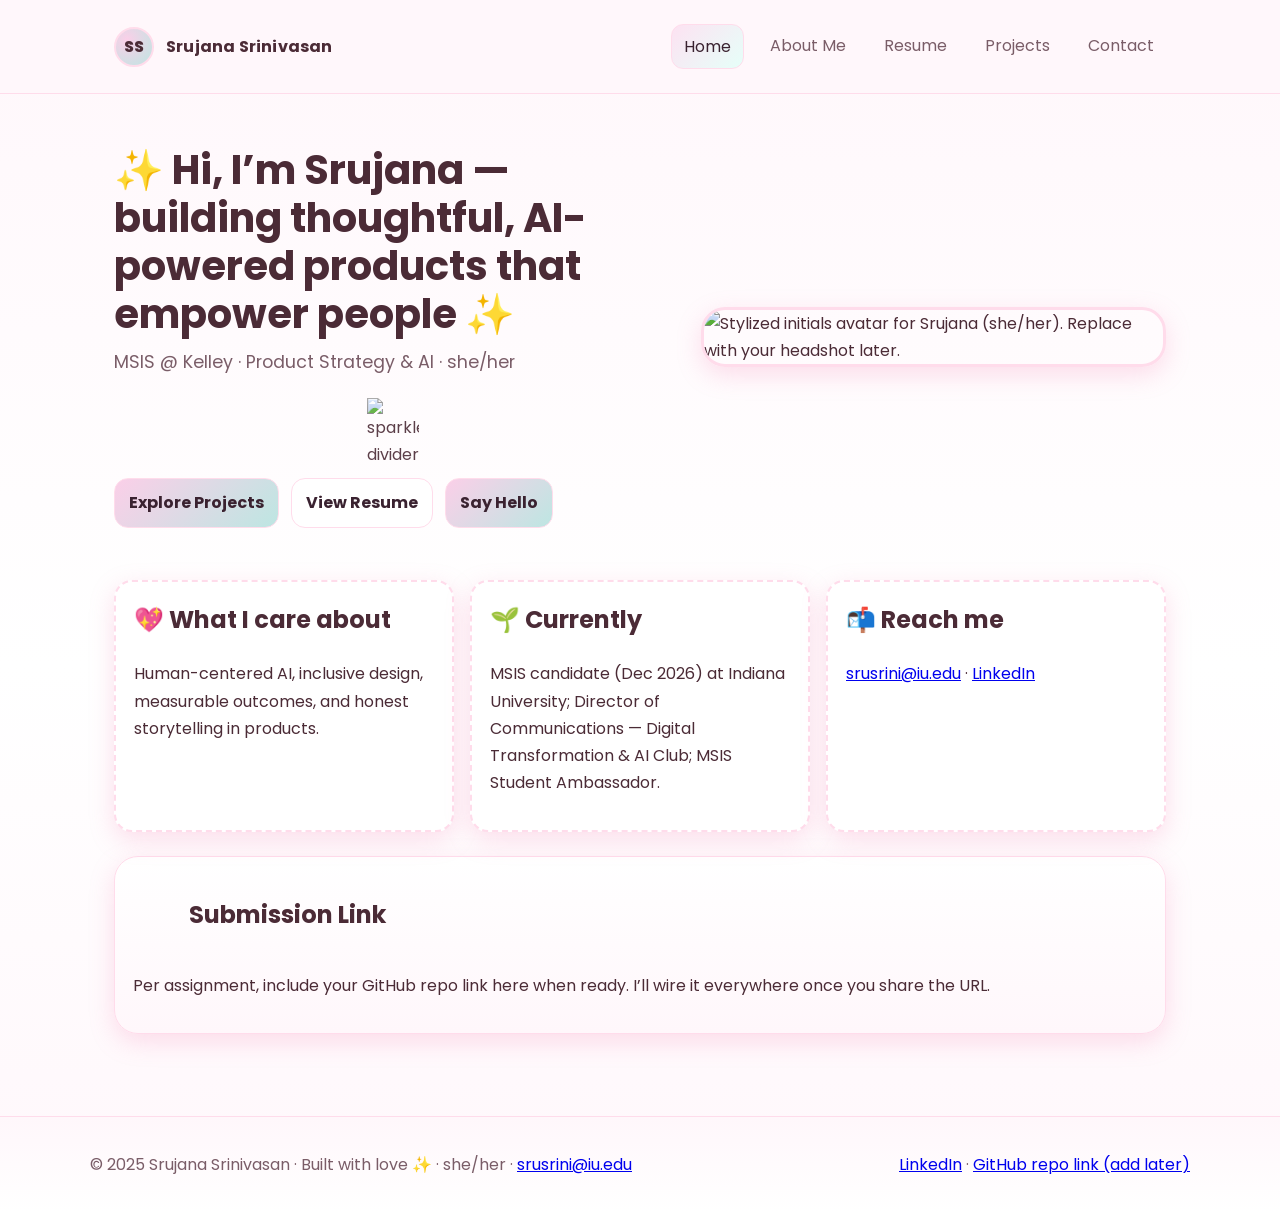
==== index.html @ 79b61c8d "Add files via upload" ====
<!doctype html>
<html lang="en">
<head>
  <meta charset="utf-8">
  <meta name="viewport" content="width=device-width, initial-scale=1">
  <title>Home · Srujana Srinivasan</title>
  <meta name="description" content="Srujana Srinivasan — portfolio, resume, projects, and contact.">
  <link rel="preconnect" href="https://fonts.googleapis.com">
  <link rel="preconnect" href="https://fonts.gstatic.com" crossorigin>
  <link href="https://fonts.googleapis.com/css2?family=Poppins:wght@400;500;600;700&display=swap" rel="stylesheet">
  <link rel="stylesheet" href="styles.css">
</head>
<body>
  <header class="site-header">
    <div class="container header-inner">
      <a class="brand" href="index.html" aria-label="Home">
        <span class="brand-logo" aria-hidden="true">SS</span>
        <span class="brand-text">Srujana Srinivasan</span>
      </a>
      <nav aria-label="Primary">
        <button class="nav-toggle" aria-expanded="false" aria-controls="primary-menu">Menu</button>
        <ul id="primary-menu" class="nav-list">
          <li><a href="index.html" aria-current="page" class="active">Home</a></li>
<li><a href="about.html" >About Me</a></li>
<li><a href="resume.html" >Resume</a></li>
<li><a href="projects.html" >Projects</a></li>
<li><a href="contact.html" >Contact</a></li>
        </ul>
      </nav>
    </div>
  </header>
  <main class="container">
    
<section class="hero">
  <div>
    <h1>✨ Hi, I’m Srujana — building thoughtful, AI-powered products that empower people ✨</h1>
    <p class="kawaii">MSIS @ Kelley · Product Strategy &amp; AI · she/her</p>
    <div class="divider"><img src="images/sparkle.svg" alt="sparkle divider"></div>
    <div class="cta-row">
      <a class="btn" href="projects.html">Explore Projects</a>
      <a class="btn btn-secondary" href="resume.html">View Resume</a>
      <a class="btn" href="contact.html">Say Hello</a>
    </div>
  </div>
  <div class="hero-visual">
    <img src="images/avatar_placeholder.svg" alt="Stylized initials avatar for Srujana (she/her). Replace with your headshot later." width="360" height="360">
  </div>
</section>

<section class="cards">
  <article class="card">
    <h2>💖 What I care about</h2>
    <p>Human-centered AI, inclusive design, measurable outcomes, and honest storytelling in products.</p>
  </article>
  <article class="card">
    <h2>🌱 Currently</h2>
    <p>MSIS candidate (Dec 2026) at Indiana University; Director of Communications — Digital Transformation &amp; AI Club; MSIS Student Ambassador.</p>
  </article>
  <article class="card">
    <h2>📬 Reach me</h2>
    <p><a href="mailto:srusrini@iu.edu">srusrini@iu.edu</a> · <a href="https://www.linkedin.com/in/srujana-srinivasan/" target="_blank" rel="noopener">LinkedIn</a></p>
  </article>
</section>

<section id="repo" class="section">
  <div class="section-title">
    <img src="images/sparkle.svg" alt="" aria-hidden="true">
    <h2>Submission Link</h2>
  </div>
  <p>Per assignment, include your GitHub repo link here when ready. I’ll wire it everywhere once you share the URL.</p>
</section>

  </main>
  <footer class="site-footer">
    <div class="container footer-inner">
      <p>&copy; 2025 Srujana Srinivasan · Built with love ✨ · she/her · <a href="mailto:srusrini@iu.edu">srusrini@iu.edu</a></p>
      <p><a href="https://www.linkedin.com/in/srujana-srinivasan/" target="_blank" rel="noopener">LinkedIn</a> · <a href="index.html#repo">GitHub repo link (add later)</a></p>
    </div>
  </footer>
  <script>
    const btn = document.querySelector('.nav-toggle');
    const menu = document.getElementById('primary-menu');
    if (btn && menu) {
      btn.addEventListener('click', () => {
        const expanded = btn.getAttribute('aria-expanded') === 'true';
        btn.setAttribute('aria-expanded', String(!expanded));
        menu.classList.toggle('open');
      });
    }
  </script>
</body>
</html>
---- styles.css ----
:root{
  --bg: #fff7fb;
  --panel: #fff;
  --text: #4b2b36;
  --muted: #7a5d68;
  --border: #ffdceb;
  --pink: #fbcfe8;
  --pink-2:#f472b6;
  --lav: #e9d5ff;
  --mint:#bde6e2;
  --peach:#ffd6a5;
  --accent:#f472b6;
  --radius: 18px;
  --shadow: 0 8px 24px rgba(245, 131, 179, .25);
}
*{box-sizing:border-box}
html,body{margin:0;padding:0}
body{
  font-family: "Poppins", ui-sans-serif, system-ui, -apple-system, "Segoe UI", Roboto, "Helvetica Neue", Arial;
  background: linear-gradient(180deg, #fff7fb 0%, #fff 55%, #fff7fb 100%);
  color: var(--text);
  line-height:1.7;
}
.container{max-width:1100px;margin:0 auto;padding:24px}
.site-header{
  position:sticky;top:0;z-index:10;background:rgba(255,247,251,.85);
  backdrop-filter: blur(8px);border-bottom:1px solid var(--border);
}
.header-inner{display:flex;align-items:center;justify-content:space-between;gap:16px}
.brand{display:flex;align-items:center;gap:12px;text-decoration:none;color:var(--text);font-weight:700}
.brand-logo{display:inline-grid;place-items:center;width:40px;height:40px;border-radius:50%;
  background: radial-gradient(circle at 30% 30%, var(--pink), var(--mint));
  color:#4b2b36;font-weight:800;border:2px solid var(--border);
}
.brand-text{letter-spacing:.2px}
.nav-toggle{display:none;background:#fff;border:1px solid var(--border);color:var(--text);padding:8px 12px;border-radius:12px}
.nav-list{display:flex;gap:14px;list-style:none;margin:0;padding:0}
.nav-list a{color:var(--muted);text-decoration:none;padding:8px 12px;border-radius:12px;display:inline-block}
.nav-list a:hover{background:var(--pink);color:#3a2230}
.nav-list a.active{background:linear-gradient(135deg,#fde2f2,#e6fff9);border:1px solid var(--border);color:#3a2230}
.hero{display:grid;grid-template-columns:1.2fr 1fr;gap:28px;align-items:center;padding:28px 0}
.hero h1{font-size:clamp(28px,4vw,40px);line-height:1.2;margin:0 0 10px}
.hero p{color:var(--muted);margin:0 0 20px}
.hero-visual img{border-radius:24px;border:3px solid var(--border);box-shadow:var(--shadow)}
.cta-row{display:flex;gap:12px;flex-wrap:wrap}
.btn{background:linear-gradient(135deg,#fbcfe8,#bde6e2);color:#3a2230;text-decoration:none;border:none;padding:10px 14px;border-radius:14px;font-weight:700;display:inline-block;border:1px solid var(--border)}
.btn:hover{transform:translateY(-1px)}
.btn-secondary{background:#fff}
.divider{display:flex;align-items:center;gap:8px;justify-content:center;margin:10px 0}
.divider img{width:52px;height:auto;opacity:.9}
.cards{display:grid;grid-template-columns:repeat(3,1fr);gap:16px;margin:24px 0}
.card{background:var(--panel);border:2px dashed var(--border);border-radius:var(--radius);padding:18px;box-shadow:var(--shadow)}
.card h2{margin-top:0}
.grid-2{display:grid;grid-template-columns:repeat(2,1fr);gap:20px}
.project{background:var(--panel);border:1px solid var(--border);border-radius:24px;overflow:hidden;box-shadow:var(--shadow);display:grid;grid-template-columns:96px 1fr}
.project .icon{display:grid;place-items:center;background:linear-gradient(180deg,#fff,#fff7fb);border-right:1px solid var(--border)}
.project .icon img{width:56px;height:56px}
.project-body{padding:16px}
.badges{display:flex;flex-wrap:wrap;gap:8px;margin:8px 0 12px}
.badge{background:#fff;border:1px solid var(--border);border-radius:999px;padding:6px 10px;font-size:.9rem}
.prose h1{font-size:clamp(26px,4vw,36px);margin-top:0}
.prose h2{margin-top:24px}
.prose p,.prose li{color:var(--text)}
.timeline{list-style:none;padding:0;margin:0;display:grid;gap:14px}
.timeline li{background:#fff;border:1px solid var(--border);border-radius:16px;padding:14px;box-shadow:var(--shadow)}
.kawaii{font-size:1.1rem}
.section{background:linear-gradient(180deg,#fff,#fff7fb);border:1px solid var(--border);border-radius:24px;padding:18px;box-shadow:var(--shadow);margin:18px 0}
.form-row{display:grid;gap:6px;margin:12px 0}
input, button{font:inherit}
input[type="text"],input[type="email"],input[type="password"]{
  background:#fff;border:2px solid var(--border);color:var(--text);
  padding:10px 12px;border-radius:12px
}
label{font-weight:600}
.hint{color:var(--muted);font-size:.9rem}
.error{color:#b4235a;min-height:1.25em;display:block}
.section-title{display:flex;align-items:center;gap:10px}
.section-title img{width:46px;height:auto}
.site-footer{margin-top:40px;border-top:1px solid var(--border);background:linear-gradient(180deg,#fff7fb,#fff)}
.footer-inner{padding:18px 0;color:var(--muted);display:flex;align-items:center;justify-content:space-between;flex-wrap:wrap;gap:8px}
@media (max-width: 980px){
  .cards{grid-template-columns:1fr 1fr}
  .grid-2{grid-template-columns:1fr}
  .hero{grid-template-columns:1fr}
  .nav-toggle{display:inline-block}
  .nav-list{display:none;flex-direction:column;background:#fff;position:absolute;right:16px;top:60px;padding:10px;border-radius:12px;border:1px solid var(--border)}
  .nav-list.open{display:flex}
}
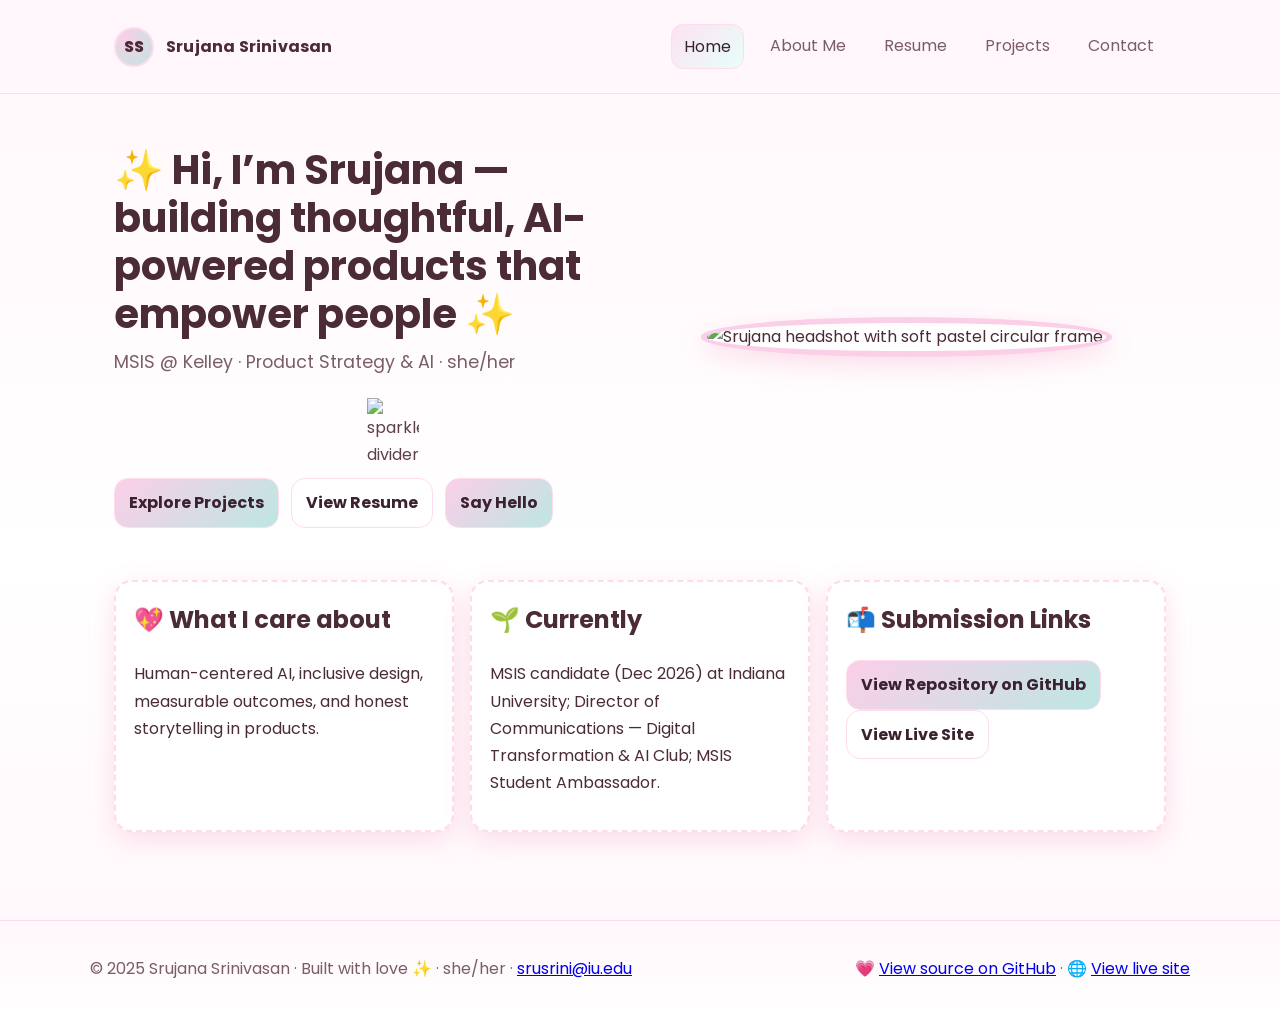
==== commit f5c54949: "Add files via upload" ====
--- a/index.html
+++ b/index.html
@@ -43,7 +43,7 @@
     </div>
   </div>
   <div class="hero-visual">
-    <img src="images/avatar_placeholder.svg" alt="Stylized initials avatar for Srujana (she/her). Replace with your headshot later." width="360" height="360">
+    <img src="images/avatar_placeholder.png" alt="Srujana headshot with soft pastel circular frame." width="360" height="360">
   </div>
 </section>
 
@@ -57,24 +57,16 @@
     <p>MSIS candidate (Dec 2026) at Indiana University; Director of Communications — Digital Transformation &amp; AI Club; MSIS Student Ambassador.</p>
   </article>
   <article class="card">
-    <h2>📬 Reach me</h2>
-    <p><a href="mailto:srusrini@iu.edu">srusrini@iu.edu</a> · <a href="https://www.linkedin.com/in/srujana-srinivasan/" target="_blank" rel="noopener">LinkedIn</a></p>
+    <h2>📬 Submission Links</h2>
+    <p><a class="btn" href="https://github.com/srujana-srini/AiDD-srusrini-assignment5" target="_blank" rel="noopener">View Repository on GitHub</a> <a class="btn btn-secondary" href="https://srujana-srini.github.io/AiDD-srusrini-assignment5/" target="_blank" rel="noopener">View Live Site</a></p>
   </article>
-</section>
-
-<section id="repo" class="section">
-  <div class="section-title">
-    <img src="images/sparkle.svg" alt="" aria-hidden="true">
-    <h2>Submission Link</h2>
-  </div>
-  <p>Per assignment, include your GitHub repo link here when ready. I’ll wire it everywhere once you share the URL.</p>
 </section>
 
   </main>
   <footer class="site-footer">
     <div class="container footer-inner">
       <p>&copy; 2025 Srujana Srinivasan · Built with love ✨ · she/her · <a href="mailto:srusrini@iu.edu">srusrini@iu.edu</a></p>
-      <p><a href="https://www.linkedin.com/in/srujana-srinivasan/" target="_blank" rel="noopener">LinkedIn</a> · <a href="index.html#repo">GitHub repo link (add later)</a></p>
+      <p>💗 <a href="https://github.com/srujana-srini/AiDD-srusrini-assignment5" target="_blank" rel="noopener">View source on GitHub</a> · 🌐 <a href="https://srujana-srini.github.io/AiDD-srusrini-assignment5/" target="_blank" rel="noopener">View live site</a></p>
     </div>
   </footer>
   <script>
--- a/styles.css
+++ b/styles.css
@@ -6,7 +6,6 @@
   --muted: #7a5d68;
   --border: #ffdceb;
   --pink: #fbcfe8;
-  --pink-2:#f472b6;
   --lav: #e9d5ff;
   --mint:#bde6e2;
   --peach:#ffd6a5;
@@ -42,7 +41,7 @@
 .hero{display:grid;grid-template-columns:1.2fr 1fr;gap:28px;align-items:center;padding:28px 0}
 .hero h1{font-size:clamp(28px,4vw,40px);line-height:1.2;margin:0 0 10px}
 .hero p{color:var(--muted);margin:0 0 20px}
-.hero-visual img{border-radius:24px;border:3px solid var(--border);box-shadow:var(--shadow)}
+.hero-visual img{border-radius:50%;border:6px solid #fbcfe8;box-shadow:var(--shadow);background:#fff}
 .cta-row{display:flex;gap:12px;flex-wrap:wrap}
 .btn{background:linear-gradient(135deg,#fbcfe8,#bde6e2);color:#3a2230;text-decoration:none;border:none;padding:10px 14px;border-radius:14px;font-weight:700;display:inline-block;border:1px solid var(--border)}
 .btn:hover{transform:translateY(-1px)}
